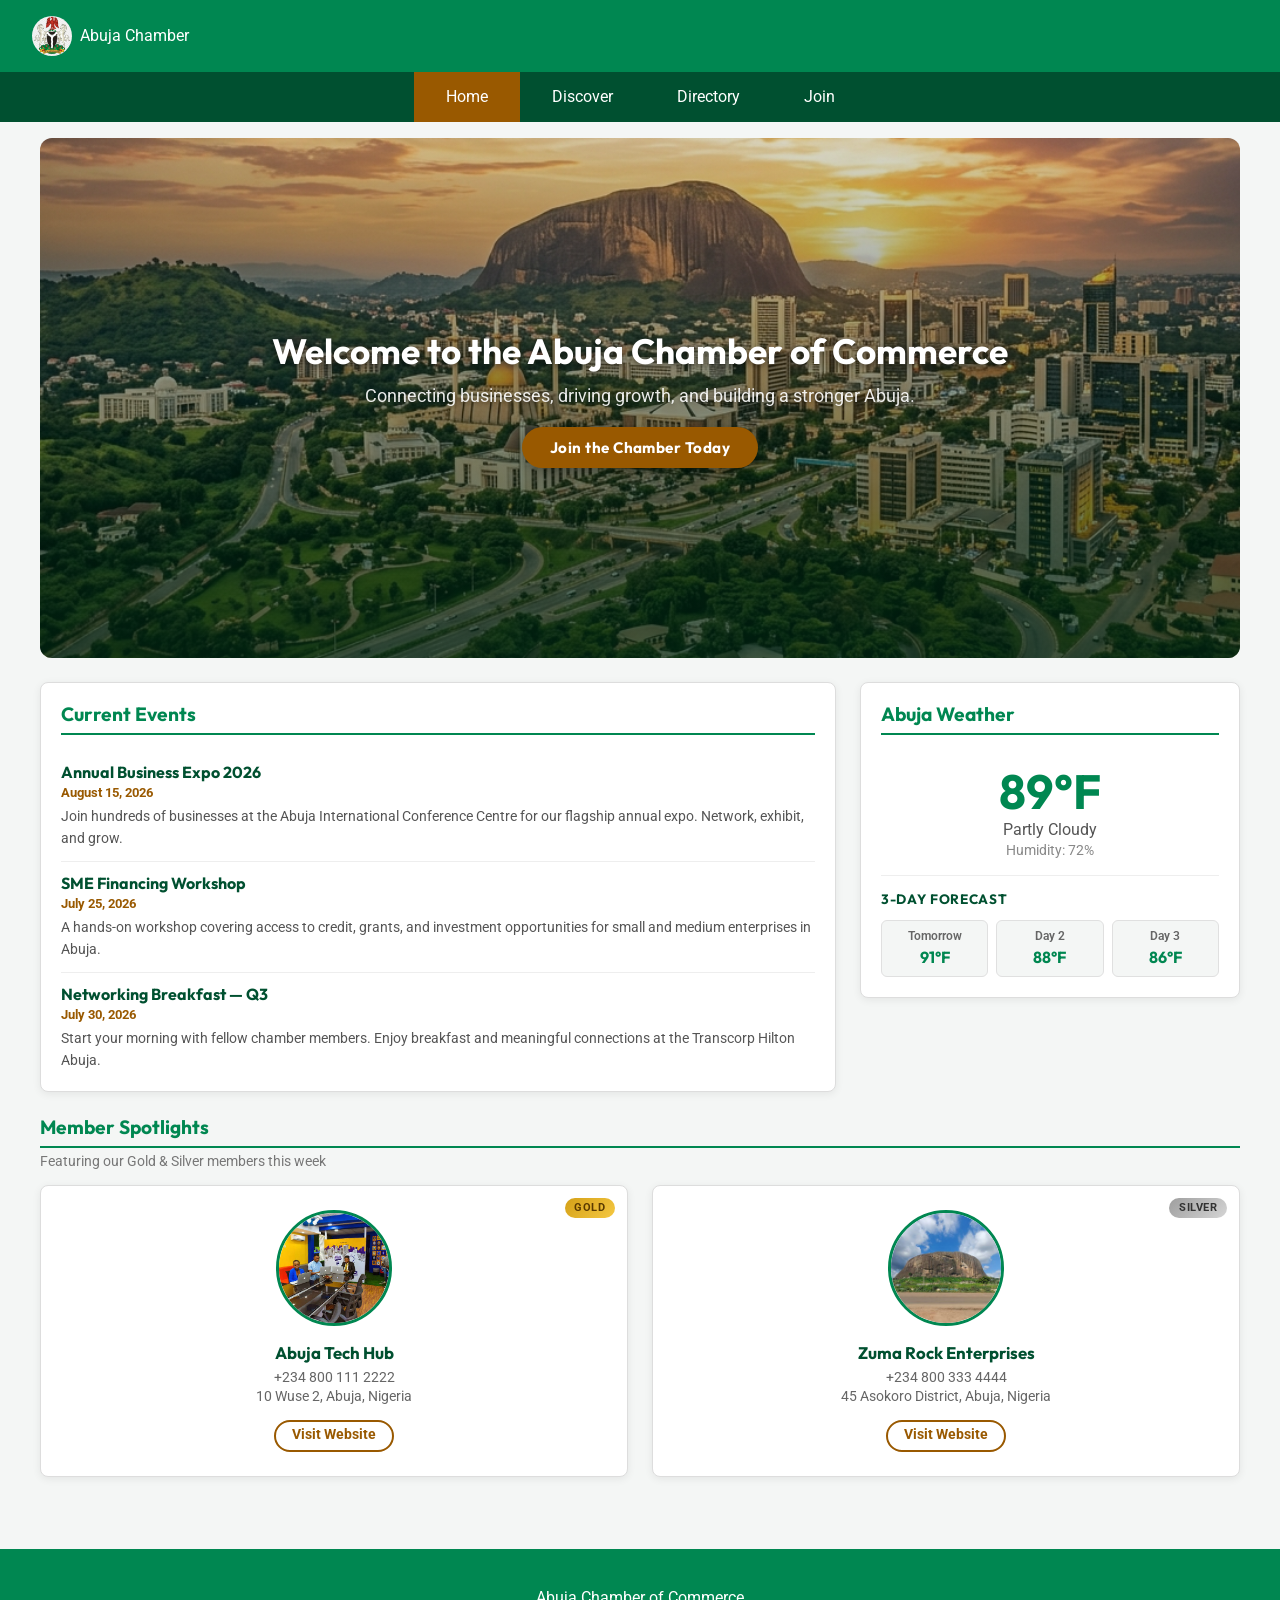
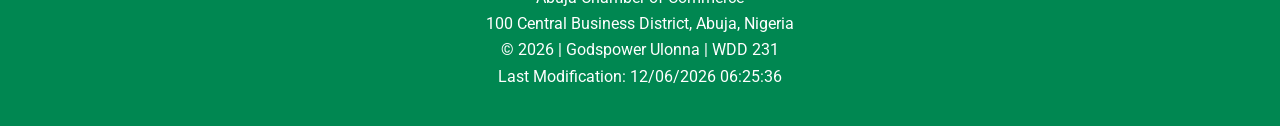
==== chamber/index.html @ 2fb8d23b "feat: add dynamic weather API integration, member spotlights, and responsive layout styles to the ch" ====
<!DOCTYPE html>
<html lang="en">
<head>
    <meta charset="UTF-8">
    <meta name="viewport" content="width=device-width, initial-scale=1.0">
    <title>Abuja Chamber of Commerce - Home</title>
    <meta name="description" content="Welcome to the Abuja Chamber of Commerce. Discover local business opportunities, current events, and join a thriving community in Abuja, Nigeria.">
    <meta name="author" content="Godspower Ulonna">

    <!-- Open Graph Meta Tags -->
    <meta property="og:title" content="Abuja Chamber of Commerce - Home">
    <meta property="og:description" content="Welcome to the Abuja Chamber of Commerce. Join us and grow your business in Nigeria's capital city.">
    <meta property="og:image" content="https://godspowergp.github.io/wdd231/chamber/images/hero.png">
    <meta property="og:url" content="https://godspowergp.github.io/wdd231/chamber/index.html">
    <meta property="og:type" content="website">

    <!-- Favicon -->
    <link rel="icon" href="images/logo.jpg" type="image/jpg">

    <!-- Google Fonts -->
    <link rel="preconnect" href="https://fonts.googleapis.com">
    <link rel="preconnect" href="https://fonts.gstatic.com" crossorigin>
    <link href="https://fonts.googleapis.com/css2?family=Roboto:wght@400;700&family=Outfit:wght@400;600;700&display=swap" rel="stylesheet">

    <!-- CSS -->
    <link rel="stylesheet" href="../styles/normalize.css">
    <link rel="stylesheet" href="styles/small.css">
    <link rel="stylesheet" href="styles/larger.css">

    <!-- JavaScript -->
    <script src="scripts/index.js" type="module"></script>
</head>
<body>
    <header>
        <div class="logo">
            <img src="images/logo.jpg" alt="Abuja Chamber of Commerce Logo" width="40" height="40">
            <span>Abuja Chamber</span>
        </div>
        <button id="menu" aria-label="Toggle Navigation Menu"></button>
    </header>

    <nav>
        <ul>
            <li><a href="index.html" class="active">Home</a></li>
            <li><a href="discover.html">Discover</a></li>
            <li><a href="directory.html">Directory</a></li>
            <li><a href="join.html">Join</a></li>
        </ul>
    </nav>

    <main>
        <!-- Hero Section -->
        <section class="hero" aria-label="Hero Banner">
            <img src="images/hero.png" alt="Abuja city skyline at golden hour showing modern buildings and Aso Rock" width="1200" height="500" loading="eager">
            <div class="hero-overlay">
                <h1>Welcome to the Abuja Chamber of Commerce</h1>
                <p>Connecting businesses, driving growth, and building a stronger Abuja.</p>
                <a href="join.html" class="cta-btn" id="join-cta">Join the Chamber Today</a>
            </div>
        </section>

        <!-- Home Grid: Events + Weather -->
        <div class="home-grid">
            <!-- Current Events Section -->
            <section class="events-section" aria-labelledby="events-heading">
                <h2 id="events-heading">Current Events</h2>

                <article class="event-card">
                    <h3>Annual Business Expo 2026</h3>
                    <time datetime="2026-08-15">August 15, 2026</time>
                    <p>Join hundreds of businesses at the Abuja International Conference Centre for our flagship annual expo. Network, exhibit, and grow.</p>
                </article>

                <article class="event-card">
                    <h3>SME Financing Workshop</h3>
                    <time datetime="2026-07-25">July 25, 2026</time>
                    <p>A hands-on workshop covering access to credit, grants, and investment opportunities for small and medium enterprises in Abuja.</p>
                </article>

                <article class="event-card">
                    <h3>Networking Breakfast — Q3</h3>
                    <time datetime="2026-07-30">July 30, 2026</time>
                    <p>Start your morning with fellow chamber members. Enjoy breakfast and meaningful connections at the Transcorp Hilton Abuja.</p>
                </article>
            </section>

            <!-- Weather Section -->
            <section class="weather-section" aria-labelledby="weather-heading">
                <h2 id="weather-heading">Abuja Weather</h2>
                <div class="weather-current">
                    <p id="weather-temp" class="weather-temp">--°F</p>
                    <p id="weather-desc" class="weather-desc">Loading weather...</p>
                    <p id="weather-humidity" class="weather-humidity"></p>
                </div>
                <div class="weather-forecast" aria-label="3-Day Forecast">
                    <h3>3-Day Forecast</h3>
                    <div id="forecast-container">
                        <!-- Forecast cards injected by JS -->
                        <div class="forecast-day skeleton">
                            <span class="forecast-label">--</span>
                            <span class="forecast-temp">--°F</span>
                        </div>
                        <div class="forecast-day skeleton">
                            <span class="forecast-label">--</span>
                            <span class="forecast-temp">--°F</span>
                        </div>
                        <div class="forecast-day skeleton">
                            <span class="forecast-label">--</span>
                            <span class="forecast-temp">--°F</span>
                        </div>
                    </div>
                </div>
            </section>
        </div>

        <!-- Spotlight Section -->
        <section class="spotlights-section" aria-labelledby="spotlight-heading">
            <h2 id="spotlight-heading">Member Spotlights</h2>
            <p class="spotlight-subtitle">Featuring our Gold &amp; Silver members this week</p>
            <div id="spotlights-container">
                <!-- Spotlight cards injected by JS -->
            </div>
        </section>
    </main>

    <footer>
        <p>Abuja Chamber of Commerce</p>
        <p>100 Central Business District, Abuja, Nigeria</p>
        <p>&copy; <span id="currentyear"></span> | Godspower Ulonna | WDD 231</p>
        <p id="lastModified"></p>
    </footer>
</body>
</html>
---- chamber/styles/small.css ----
:root {
    --primary-color: #008751;
    --secondary-color: #005030;
    --accent-color: #995900;
    --text-color: #333333;
    --bg-color: #f4f6f5;
    --card-bg: #ffffff;
    --font-family: 'Roboto', sans-serif;
}

body {
    font-family: var(--font-family);
    margin: 0;
    padding: 0;
    background-color: var(--bg-color);
    color: var(--text-color);
}

header {
    background-color: var(--primary-color);
    color: #fff;
    padding: 1rem;
    display: flex;
    justify-content: space-between;
    align-items: center;
}

.logo {
    display: flex;
    align-items: center;
    gap: 0.5rem;
}

.logo img {
    width: 40px;
    height: 40px;
    border-radius: 50%;
}

#menu {
    background: none;
    border: none;
    color: #fff;
    font-size: 2rem;
    cursor: pointer;
}

#menu::before {
    content: "☰";
}

#menu.open::before {
    content: "✖";
}

nav {
    background-color: var(--secondary-color);
}

nav ul {
    list-style: none;
    padding: 0;
    margin: 0;
    display: none;
    flex-direction: column;
}

nav ul.open {
    display: flex;
}

nav a {
    display: block;
    padding: 1rem;
    color: #fff;
    text-decoration: none;
    text-align: center;
    border-bottom: 1px solid rgba(255,255,255,0.1);
}

nav a:hover, nav a.active {
    background-color: var(--accent-color);
    color: #fff;
}

main {
    padding: 1rem;
    max-width: 1200px;
    margin: 0 auto;
}

.controls {
    text-align: center;
    margin-bottom: 1rem;
}

.controls button {
    padding: 0.5rem 1rem;
    margin: 0 0.5rem;
    border: none;
    background-color: var(--secondary-color);
    color: #fff;
    cursor: pointer;
    font-size: 1rem;
    border-radius: 4px;
}

.controls button:hover {
    background-color: var(--primary-color);
}

/* Base styles for the directory container (Mobile view defaults to list-like cards) */
#directory-container {
    display: flex;
    flex-direction: column;
    gap: 1rem;
}

.business-card {
    background-color: var(--card-bg);
    border: 1px solid #ddd;
    border-radius: 8px;
    padding: 1rem;
    text-align: center;
    box-shadow: 0 2px 5px rgba(0,0,0,0.1);
}

.business-card img {
    max-width: 100%;
    height: auto;
    border-radius: 4px;
    margin-bottom: 1rem;
}

.business-card h3 {
    margin: 0 0 0.5rem 0;
    color: var(--primary-color);
}

.business-card a {
    color: var(--accent-color);
    text-decoration: none;
    font-weight: bold;
}

/* List view styling */
#directory-container.list-view .business-card {
    display: flex;
    flex-direction: row;
    align-items: center;
    text-align: left;
    gap: 1rem;
    padding: 0.5rem 1rem;
}

#directory-container.list-view .business-card img {
    width: 50px;
    height: 50px;
    margin-bottom: 0;
    display: none; /* Hide image in list view for a cleaner look */
}

#directory-container.list-view .business-card h3 {
    margin: 0;
    flex: 1;
}

#directory-container.list-view .business-card p,
#directory-container.list-view .business-card a {
    flex: 1;
    margin: 0;
}

footer {
    background-color: var(--primary-color);
    color: #fff;
    text-align: center;
    padding: 2rem 1rem;
    margin-top: 2rem;
}

footer p {
    margin: 0.5rem 0;
}

/* ==========================================
   HOME PAGE STYLES
   ========================================== */

/* --- Hero Section --- */
.hero {
    position: relative;
    width: 100%;
    overflow: hidden;
    border-radius: 8px;
    margin-bottom: 1.5rem;
    max-height: 400px;
}

.hero img {
    width: 100%;
    height: 100%;
    object-fit: cover;
    display: block;
    max-height: 400px;
}

.hero-overlay {
    position: absolute;
    inset: 0;
    background: linear-gradient(to bottom, rgba(0,0,0,0.15) 0%, rgba(0,40,20,0.72) 100%);
    display: flex;
    flex-direction: column;
    align-items: center;
    justify-content: center;
    text-align: center;
    padding: 1.5rem;
    gap: 0.75rem;
}

.hero-overlay h1 {
    color: #ffffff;
    font-family: 'Outfit', sans-serif;
    font-size: 1.4rem;
    font-weight: 700;
    margin: 0;
    text-shadow: 0 2px 6px rgba(0,0,0,0.5);
    line-height: 1.3;
}

.hero-overlay p {
    color: rgba(255,255,255,0.9);
    font-size: 0.95rem;
    margin: 0;
    text-shadow: 0 1px 4px rgba(0,0,0,0.4);
}

/* --- Call To Action Button --- */
.cta-btn {
    display: inline-block;
    background-color: var(--accent-color);
    color: #ffffff;
    text-decoration: none;
    padding: 0.75rem 1.75rem;
    border-radius: 50px;
    font-weight: 700;
    font-family: 'Outfit', sans-serif;
    font-size: 0.95rem;
    letter-spacing: 0.03em;
    transition: background-color 0.2s ease, transform 0.2s ease, box-shadow 0.2s ease;
    box-shadow: 0 4px 14px rgba(0,0,0,0.3);
    margin-top: 0.5rem;
}

.cta-btn:hover {
    background-color: #7a4500;
    transform: translateY(-2px);
    box-shadow: 0 6px 20px rgba(0,0,0,0.4);
}

/* --- Home Grid (Events + Weather stacked on mobile) --- */
.home-grid {
    display: flex;
    flex-direction: column;
    gap: 1.5rem;
    margin-bottom: 1.5rem;
}

/* --- Events Section --- */
.events-section,
.weather-section {
    background-color: var(--card-bg);
    border: 1px solid #ddd;
    border-radius: 8px;
    padding: 1.25rem;
    box-shadow: 0 2px 8px rgba(0,0,0,0.07);
}

.events-section h2,
.weather-section h2 {
    color: var(--primary-color);
    font-family: 'Outfit', sans-serif;
    font-size: 1.2rem;
    margin: 0 0 1rem 0;
    padding-bottom: 0.5rem;
    border-bottom: 2px solid var(--primary-color);
}

.event-card {
    padding: 0.75rem 0;
    border-bottom: 1px solid #eee;
}

.event-card:last-child {
    border-bottom: none;
    padding-bottom: 0;
}

.event-card h3 {
    margin: 0 0 0.25rem 0;
    font-size: 1rem;
    color: var(--secondary-color);
    font-family: 'Outfit', sans-serif;
}

.event-card time {
    display: block;
    font-size: 0.8rem;
    color: var(--accent-color);
    font-weight: 700;
    margin-bottom: 0.35rem;
}

.event-card p {
    margin: 0;
    font-size: 0.9rem;
    color: #555;
    line-height: 1.5;
}

/* --- Weather Section --- */
.weather-current {
    text-align: center;
    padding: 1rem 0;
    border-bottom: 1px solid #eee;
    margin-bottom: 1rem;
}

.weather-temp {
    font-size: 3rem;
    font-weight: 700;
    font-family: 'Outfit', sans-serif;
    color: var(--primary-color);
    margin: 0;
    line-height: 1;
}

.weather-desc {
    font-size: 1rem;
    color: #555;
    margin: 0.35rem 0 0.25rem 0;
}

.weather-humidity {
    font-size: 0.85rem;
    color: #888;
    margin: 0;
}

.weather-forecast h3 {
    font-size: 0.95rem;
    font-family: 'Outfit', sans-serif;
    color: var(--secondary-color);
    margin: 0 0 0.75rem 0;
    text-transform: uppercase;
    letter-spacing: 0.05em;
    font-size: 0.85rem;
}

#forecast-container {
    display: flex;
    gap: 0.5rem;
}

.forecast-day {
    flex: 1;
    background: var(--bg-color);
    border: 1px solid #e0e0e0;
    border-radius: 6px;
    padding: 0.6rem 0.4rem;
    text-align: center;
    display: flex;
    flex-direction: column;
    gap: 0.25rem;
}

.forecast-day.skeleton {
    opacity: 0.5;
}

.forecast-label {
    font-size: 0.75rem;
    color: #666;
    font-weight: 600;
}

.forecast-temp {
    font-size: 1rem;
    font-weight: 700;
    color: var(--primary-color);
    font-family: 'Outfit', sans-serif;
}

/* --- Spotlight Section --- */
.spotlights-section {
    margin-bottom: 1.5rem;
}

.spotlights-section h2 {
    color: var(--primary-color);
    font-family: 'Outfit', sans-serif;
    font-size: 1.2rem;
    margin: 0 0 0.25rem 0;
    padding-bottom: 0.5rem;
    border-bottom: 2px solid var(--primary-color);
}

.spotlight-subtitle {
    color: #777;
    font-size: 0.85rem;
    margin: 0.35rem 0 1rem 0;
}

#spotlights-container {
    display: flex;
    flex-direction: column;
    gap: 1rem;
}

.spotlight-card {
    background-color: var(--card-bg);
    border: 1px solid #ddd;
    border-radius: 8px;
    padding: 1.25rem;
    text-align: center;
    box-shadow: 0 2px 8px rgba(0,0,0,0.07);
    position: relative;
    transition: transform 0.2s ease, box-shadow 0.2s ease;
}

.spotlight-card:hover {
    transform: translateY(-3px);
    box-shadow: 0 6px 18px rgba(0,0,0,0.12);
}

.spotlight-badge {
    position: absolute;
    top: 0.75rem;
    right: 0.75rem;
    font-size: 0.7rem;
    font-weight: 700;
    padding: 0.2rem 0.6rem;
    border-radius: 50px;
    letter-spacing: 0.05em;
    text-transform: uppercase;
}

.spotlight-card.level-gold .spotlight-badge {
    background: linear-gradient(135deg, #d4a017, #f5c842);
    color: #5a3a00;
}

.spotlight-card.level-silver .spotlight-badge {
    background: linear-gradient(135deg, #9e9e9e, #d5d5d5);
    color: #333;
}

.spotlight-card img {
    width: 90px;
    height: 90px;
    object-fit: cover;
    border-radius: 50%;
    border: 3px solid var(--primary-color);
    margin-bottom: 0.75rem;
}

.spotlight-card h3 {
    margin: 0 0 0.5rem 0;
    color: var(--secondary-color);
    font-family: 'Outfit', sans-serif;
    font-size: 1.05rem;
}

.spotlight-phone,
.spotlight-address {
    font-size: 0.85rem;
    color: #666;
    margin: 0.2rem 0;
}

.spotlight-link {
    display: inline-block;
    margin-top: 0.75rem;
    color: var(--accent-color);
    text-decoration: none;
    font-weight: 700;
    font-size: 0.9rem;
    border: 2px solid var(--accent-color);
    padding: 0.35rem 1rem;
    border-radius: 50px;
    transition: background-color 0.2s, color 0.2s;
}

.spotlight-link:hover {
    background-color: var(--accent-color);
    color: #fff;
}
---- chamber/styles/larger.css ----
@media (min-width: 768px) {
    header {
        padding: 1rem 2rem;
    }

    #menu {
        display: none;
    }

    nav ul {
        display: flex;
        flex-direction: row;
        justify-content: center;
    }

    nav a {
        padding: 1rem 2rem;
        border-bottom: none;
    }

    /* Grid view styling (Default for desktop) */
    #directory-container {
        display: grid;
        grid-template-columns: repeat(auto-fit, minmax(300px, 1fr));
        gap: 1.5rem;
    }

    #directory-container.list-view {
        display: flex;
        flex-direction: column;
    }

    #directory-container.list-view .business-card {
        padding: 1rem;
    }
    
    #directory-container.list-view .business-card img {
        display: none; 
    }

    /* --- HOME PAGE: Hero --- */
    .hero {
        max-height: 520px;
        border-radius: 12px;
    }

    .hero img {
        max-height: 520px;
    }

    .hero-overlay h1 {
        font-size: 2.2rem;
    }

    .hero-overlay p {
        font-size: 1.1rem;
        max-width: 600px;
    }

    /* --- HOME PAGE: Home Grid (side-by-side) --- */
    .home-grid {
        display: grid;
        grid-template-columns: 1fr 380px;
        gap: 1.5rem;
        align-items: start;
    }

    /* --- HOME PAGE: Spotlights (row layout) --- */
    #spotlights-container {
        display: grid;
        grid-template-columns: repeat(auto-fit, minmax(260px, 1fr));
        gap: 1.5rem;
    }

    .spotlight-card {
        padding: 1.5rem;
    }

    .spotlight-card img {
        width: 110px;
        height: 110px;
    }
}
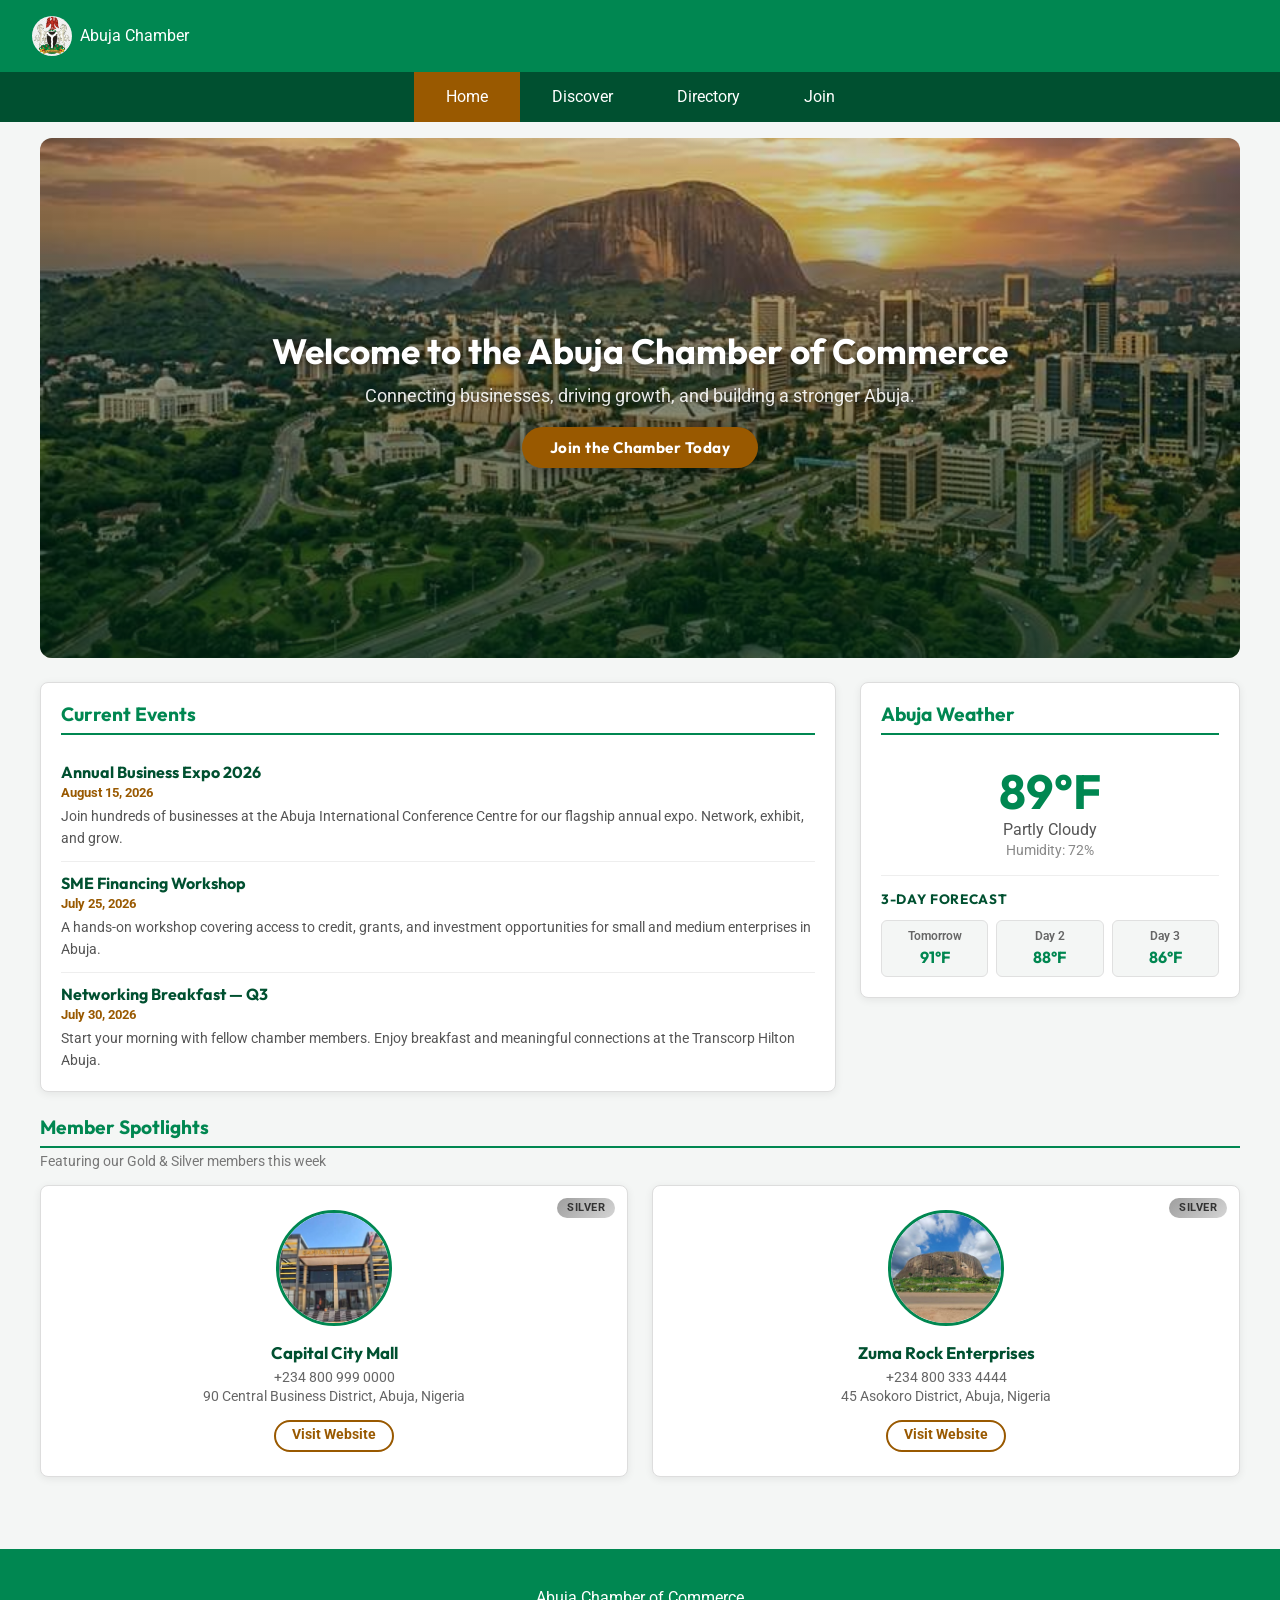
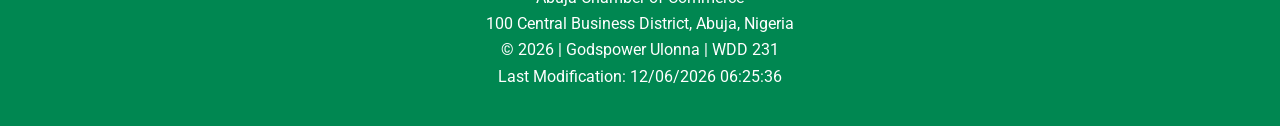
==== commit b0a56bdb: "feat: initialize chamber homepage with hero image and structural layout" ====
--- a/chamber/index.html
+++ b/chamber/index.html
@@ -10,12 +10,12 @@
     <!-- Open Graph Meta Tags -->
     <meta property="og:title" content="Abuja Chamber of Commerce - Home">
     <meta property="og:description" content="Welcome to the Abuja Chamber of Commerce. Join us and grow your business in Nigeria's capital city.">
-    <meta property="og:image" content="https://godspowergp.github.io/wdd231/chamber/images/hero.png">
+    <meta property="og:image" content="https://godspowergp.github.io/wdd231/chamber/images/hero.jpg">
     <meta property="og:url" content="https://godspowergp.github.io/wdd231/chamber/index.html">
     <meta property="og:type" content="website">
 
     <!-- Favicon -->
-    <link rel="icon" href="images/logo.jpg" type="image/jpg">
+    <link rel="icon" href="images/logo.jpg" type="image/jpeg">
 
     <!-- Google Fonts -->
     <link rel="preconnect" href="https://fonts.googleapis.com">
@@ -51,7 +51,7 @@
     <main>
         <!-- Hero Section -->
         <section class="hero" aria-label="Hero Banner">
-            <img src="images/hero.png" alt="Abuja city skyline at golden hour showing modern buildings and Aso Rock" width="1200" height="500" loading="eager">
+            <img src="images/hero.jpg" alt="Abuja city skyline at golden hour showing modern buildings and Aso Rock" width="1200" height="500" loading="eager">
             <div class="hero-overlay">
                 <h1>Welcome to the Abuja Chamber of Commerce</h1>
                 <p>Connecting businesses, driving growth, and building a stronger Abuja.</p>
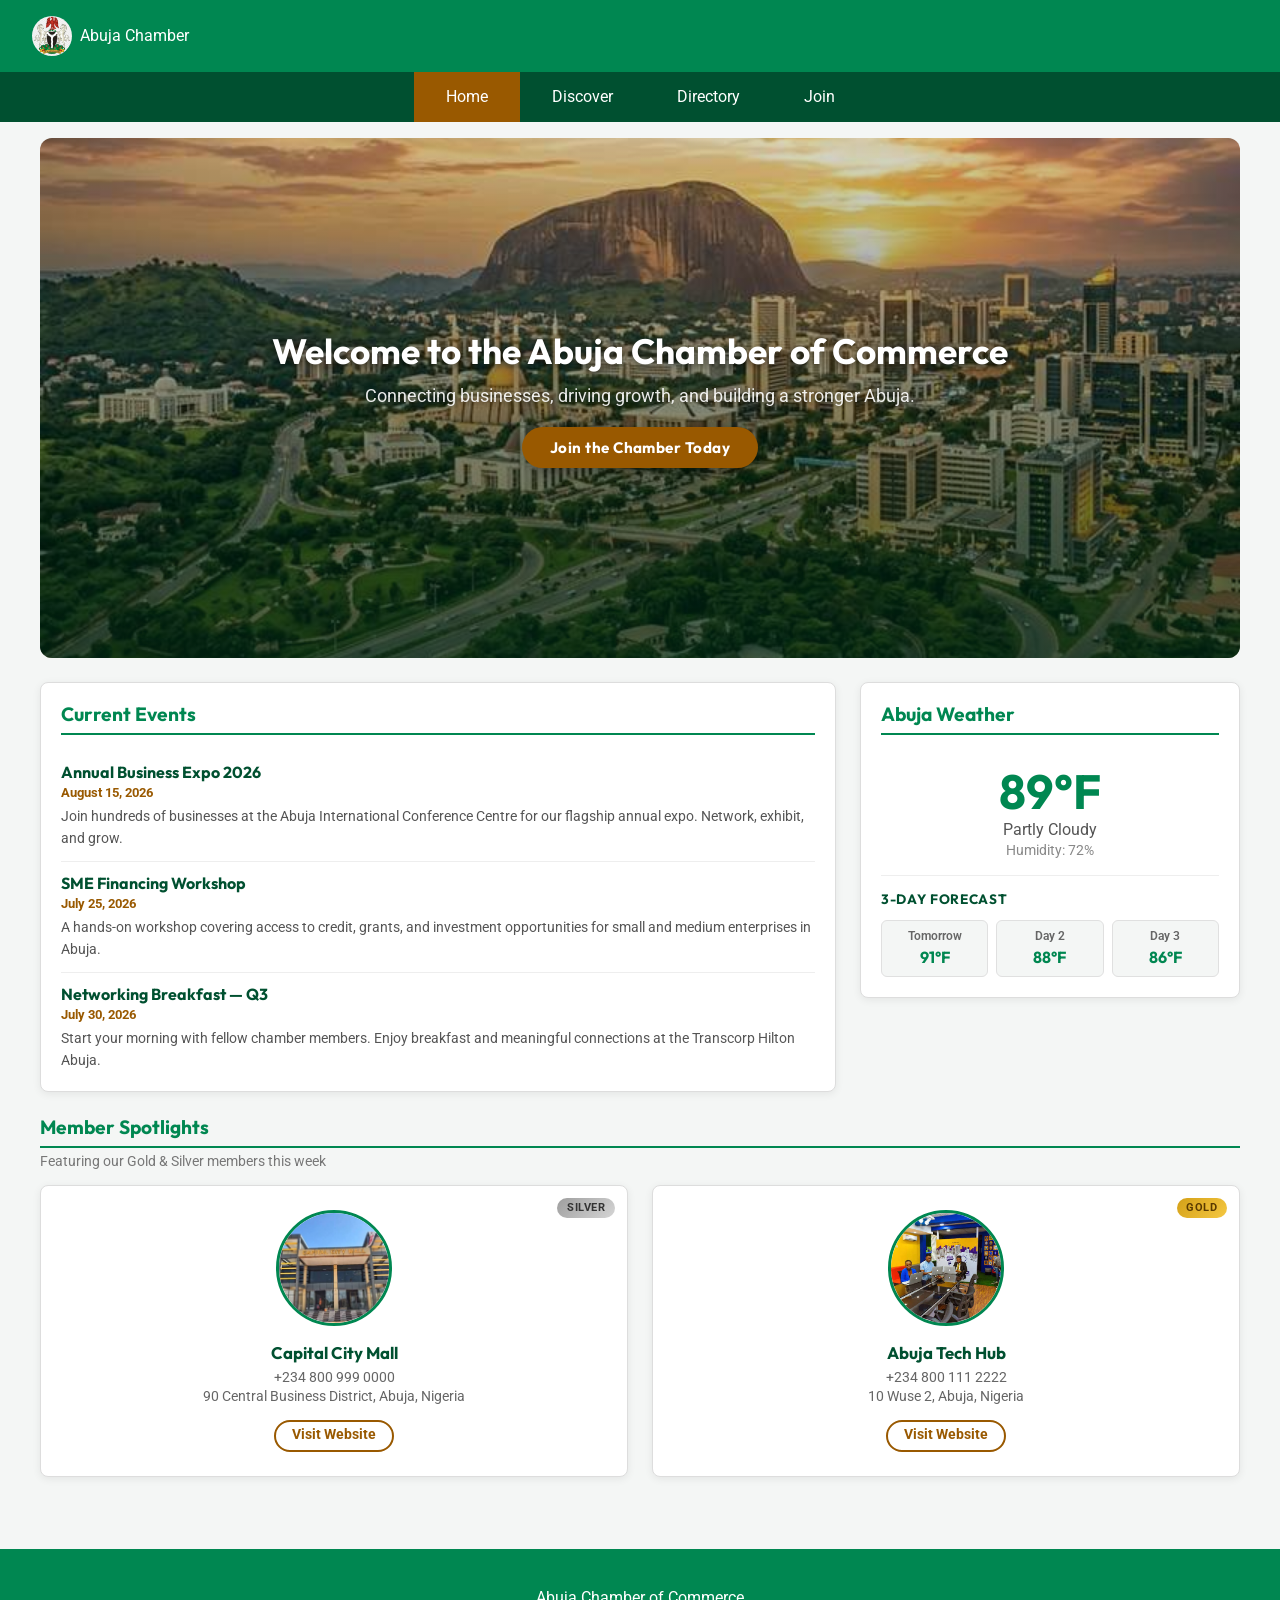
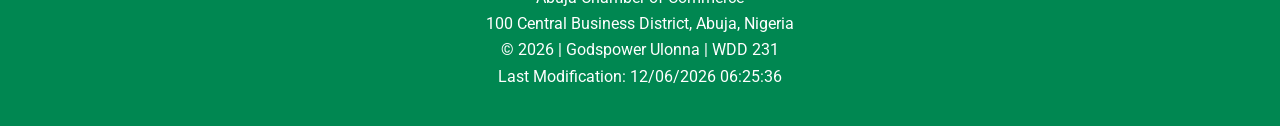
==== commit e0f010c0: "Update index.html" ====
--- a/chamber/index.html
+++ b/chamber/index.html
@@ -92,7 +92,7 @@
                     <p id="weather-desc" class="weather-desc">Loading weather...</p>
                     <p id="weather-humidity" class="weather-humidity"></p>
                 </div>
-                <div class="weather-forecast" aria-label="3-Day Forecast">
+                <div class="weather-forecast">
                     <h3>3-Day Forecast</h3>
                     <div id="forecast-container">
                         <!-- Forecast cards injected by JS -->
